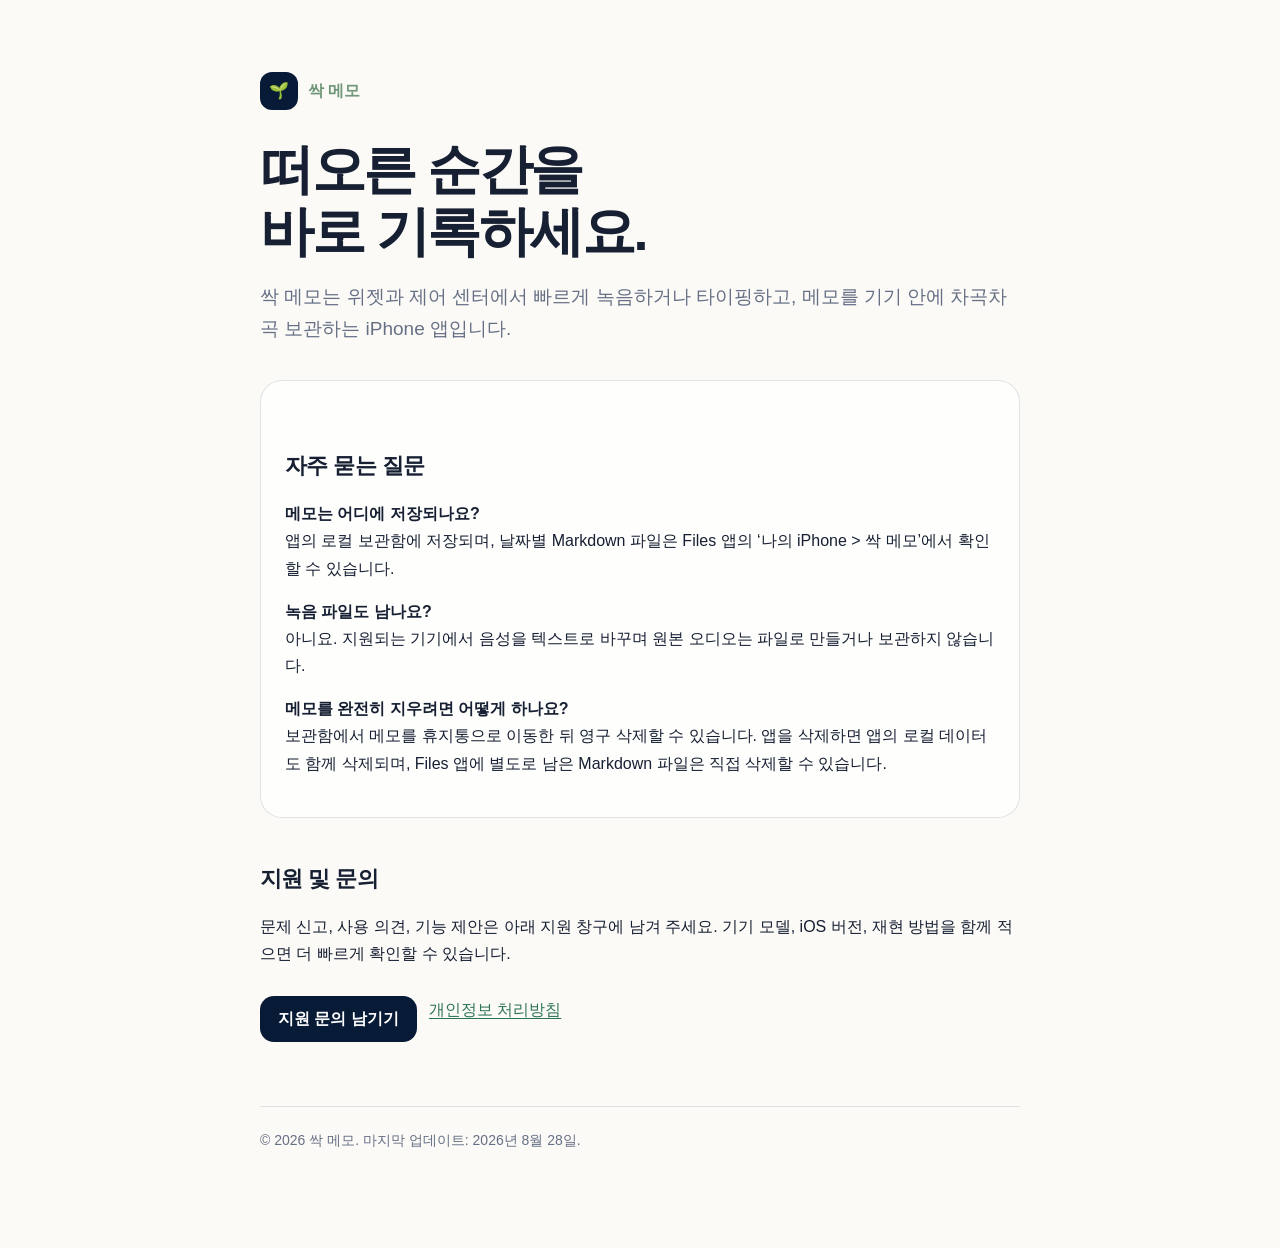
==== index.html @ 5f86f579 "Publish Ssack Memo support and privacy pages" ====
<!doctype html>
<html lang="ko">
<head>
  <meta charset="utf-8">
  <meta name="viewport" content="width=device-width, initial-scale=1">
  <meta name="description" content="싹 메모 지원 및 도움말">
  <title>싹 메모 · 지원</title>
  <link rel="stylesheet" href="./styles.css">
</head>
<body>
  <main>
    <div class="brand"><span class="mark" aria-hidden="true">🌱</span> 싹 메모</div>
    <h1>떠오른 순간을<br>바로 기록하세요.</h1>
    <p class="lead">싹 메모는 위젯과 제어 센터에서 빠르게 녹음하거나 타이핑하고, 메모를 기기 안에 차곡차곡 보관하는 iPhone 앱입니다.</p>

    <div class="card">
      <h2>자주 묻는 질문</h2>
      <p><strong>메모는 어디에 저장되나요?</strong><br>앱의 로컬 보관함에 저장되며, 날짜별 Markdown 파일은 Files 앱의 ‘나의 iPhone &gt; 싹 메모’에서 확인할 수 있습니다.</p>
      <p><strong>녹음 파일도 남나요?</strong><br>아니요. 지원되는 기기에서 음성을 텍스트로 바꾸며 원본 오디오는 파일로 만들거나 보관하지 않습니다.</p>
      <p><strong>메모를 완전히 지우려면 어떻게 하나요?</strong><br>보관함에서 메모를 휴지통으로 이동한 뒤 영구 삭제할 수 있습니다. 앱을 삭제하면 앱의 로컬 데이터도 함께 삭제되며, Files 앱에 별도로 남은 Markdown 파일은 직접 삭제할 수 있습니다.</p>
    </div>

    <h2>지원 및 문의</h2>
    <p>문제 신고, 사용 의견, 기능 제안은 아래 지원 창구에 남겨 주세요. 기기 모델, iOS 버전, 재현 방법을 함께 적으면 더 빠르게 확인할 수 있습니다.</p>
    <div class="actions">
      <a class="button" href="https://github.com/hiorio/ssak-memo-support/issues/new/choose">지원 문의 남기기</a>
      <a href="./privacy/">개인정보 처리방침</a>
    </div>

    <footer>© 2026 싹 메모. 마지막 업데이트: 2026년 8월 28일.</footer>
  </main>
</body>
</html>
---- styles.css ----
:root {
  color-scheme: light dark;
  --navy: #071a36;
  --ivory: #fff7e8;
  --sage: #6f9778;
  --coral: #ef6a54;
  --ink: #172033;
  --muted: #667085;
  --line: rgba(23, 32, 51, 0.12);
}

* { box-sizing: border-box; }

body {
  margin: 0;
  font-family: -apple-system, BlinkMacSystemFont, "Apple SD Gothic Neo", "Noto Sans KR", sans-serif;
  background: #fbfaf7;
  color: var(--ink);
  line-height: 1.7;
}

main {
  width: min(760px, calc(100% - 40px));
  margin: 0 auto;
  padding: 72px 0 96px;
}

.brand {
  display: inline-flex;
  align-items: center;
  gap: 10px;
  color: var(--sage);
  font-weight: 750;
}

.mark {
  display: grid;
  width: 38px;
  height: 38px;
  place-items: center;
  border-radius: 12px;
  background: var(--navy);
  color: var(--ivory);
}

h1 {
  margin: 28px 0 12px;
  font-size: clamp(34px, 7vw, 54px);
  line-height: 1.15;
  letter-spacing: -0.045em;
}

h2 {
  margin: 42px 0 12px;
  font-size: 22px;
  letter-spacing: -0.025em;
}

p, li { font-size: 16px; }
.lead { color: var(--muted); font-size: 19px; }
.muted { color: var(--muted); }

.card {
  margin-top: 34px;
  padding: 24px;
  border: 1px solid var(--line);
  border-radius: 22px;
  background: rgba(255, 255, 255, 0.7);
}

a { color: #2d7357; text-underline-offset: 3px; }

.actions {
  display: flex;
  flex-wrap: wrap;
  gap: 12px;
  margin-top: 28px;
}

.button {
  display: inline-flex;
  align-items: center;
  min-height: 46px;
  padding: 0 18px;
  border-radius: 14px;
  background: var(--navy);
  color: white;
  font-weight: 700;
  text-decoration: none;
}

footer {
  margin-top: 64px;
  padding-top: 22px;
  border-top: 1px solid var(--line);
  color: var(--muted);
  font-size: 14px;
}

@media (prefers-color-scheme: dark) {
  body { background: #081325; color: #f5f1e8; }
  .lead, .muted, footer { color: #aab4c5; }
  .card { background: rgba(255, 255, 255, 0.05); border-color: rgba(255, 255, 255, 0.12); }
  a { color: #96c7a1; }
  .button { background: var(--ivory); color: var(--navy); }
}
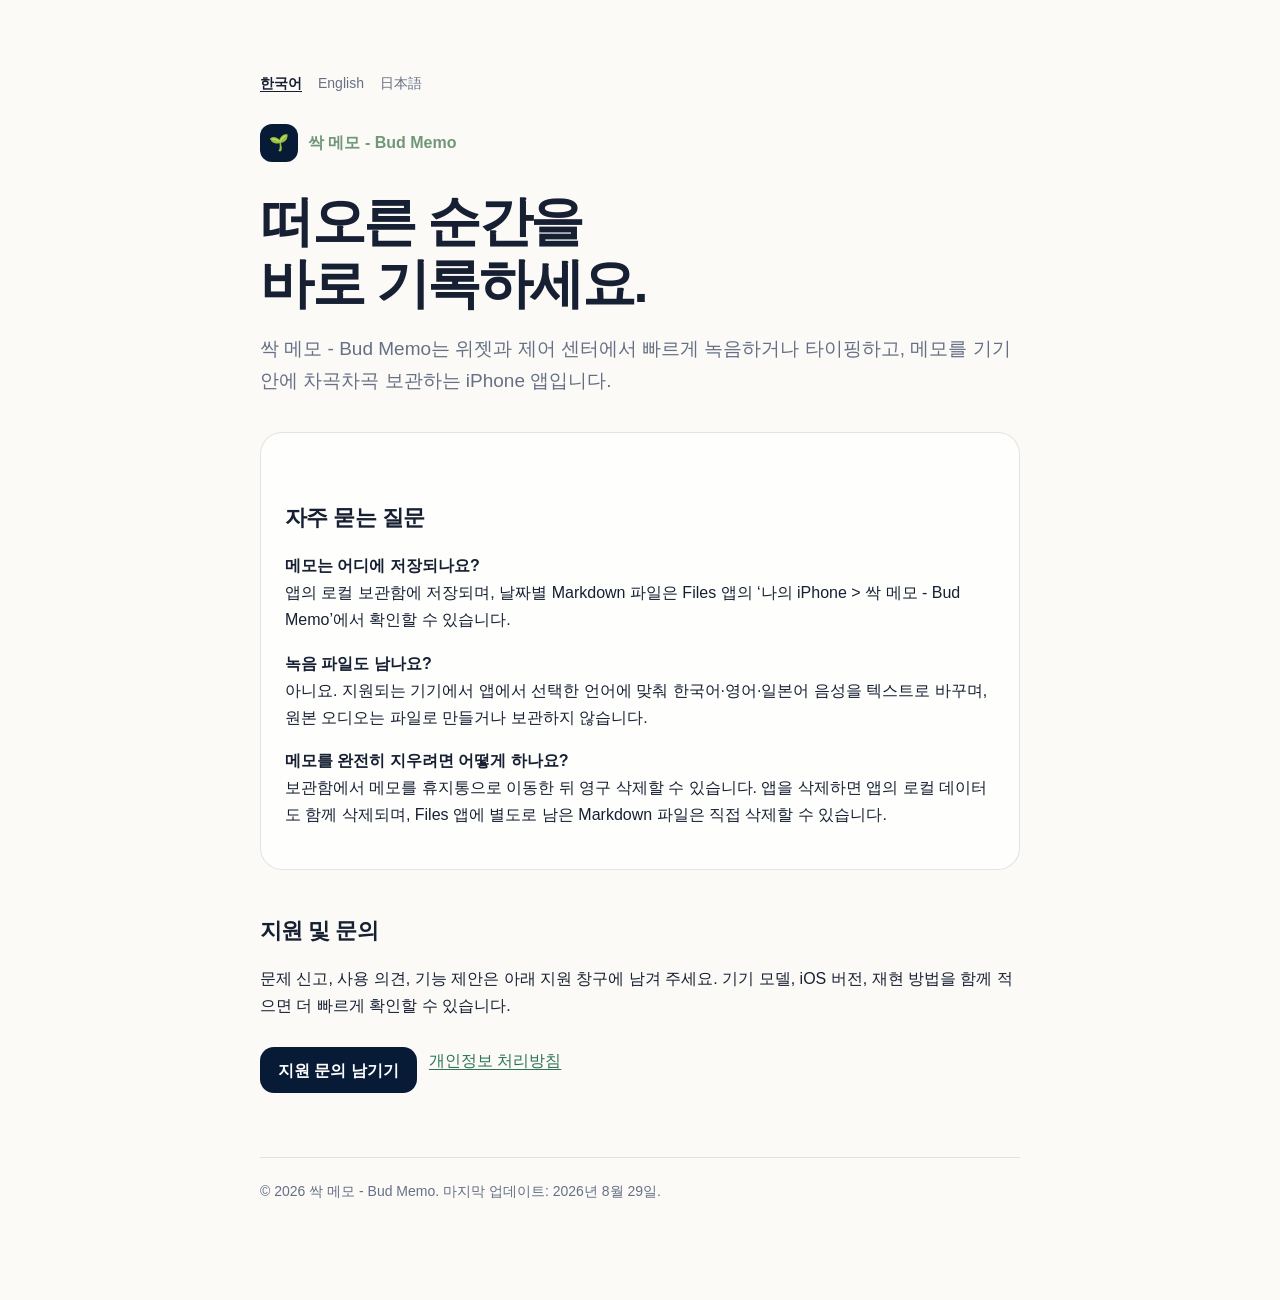
==== commit 7ed2f6ba: "Localize support pages and update Bud Memo branding" ====
--- a/index.html
+++ b/index.html
@@ -3,20 +3,30 @@
 <head>
   <meta charset="utf-8">
   <meta name="viewport" content="width=device-width, initial-scale=1">
-  <meta name="description" content="싹 메모 지원 및 도움말">
-  <title>싹 메모 · 지원</title>
+  <meta name="description" content="싹 메모 - Bud Memo 지원 및 도움말">
+  <title>싹 메모 - Bud Memo · 지원</title>
+  <link rel="canonical" href="https://hiorio.github.io/ssak-memo-support/">
+  <link rel="alternate" hreflang="ko" href="https://hiorio.github.io/ssak-memo-support/">
+  <link rel="alternate" hreflang="en" href="https://hiorio.github.io/ssak-memo-support/en/">
+  <link rel="alternate" hreflang="ja" href="https://hiorio.github.io/ssak-memo-support/ja/">
+  <link rel="alternate" hreflang="x-default" href="https://hiorio.github.io/ssak-memo-support/">
   <link rel="stylesheet" href="./styles.css">
 </head>
 <body>
   <main>
-    <div class="brand"><span class="mark" aria-hidden="true">🌱</span> 싹 메모</div>
+    <nav class="language-switcher" aria-label="언어 선택">
+      <a href="./" lang="ko" aria-current="page">한국어</a>
+      <a href="./en/" lang="en">English</a>
+      <a href="./ja/" lang="ja">日本語</a>
+    </nav>
+    <div class="brand"><span class="mark" aria-hidden="true">🌱</span> 싹 메모 - Bud Memo</div>
     <h1>떠오른 순간을<br>바로 기록하세요.</h1>
-    <p class="lead">싹 메모는 위젯과 제어 센터에서 빠르게 녹음하거나 타이핑하고, 메모를 기기 안에 차곡차곡 보관하는 iPhone 앱입니다.</p>
+    <p class="lead">싹 메모 - Bud Memo는 위젯과 제어 센터에서 빠르게 녹음하거나 타이핑하고, 메모를 기기 안에 차곡차곡 보관하는 iPhone 앱입니다.</p>
 
     <div class="card">
       <h2>자주 묻는 질문</h2>
-      <p><strong>메모는 어디에 저장되나요?</strong><br>앱의 로컬 보관함에 저장되며, 날짜별 Markdown 파일은 Files 앱의 ‘나의 iPhone &gt; 싹 메모’에서 확인할 수 있습니다.</p>
-      <p><strong>녹음 파일도 남나요?</strong><br>아니요. 지원되는 기기에서 음성을 텍스트로 바꾸며 원본 오디오는 파일로 만들거나 보관하지 않습니다.</p>
+      <p><strong>메모는 어디에 저장되나요?</strong><br>앱의 로컬 보관함에 저장되며, 날짜별 Markdown 파일은 Files 앱의 ‘나의 iPhone &gt; 싹 메모 - Bud Memo’에서 확인할 수 있습니다.</p>
+      <p><strong>녹음 파일도 남나요?</strong><br>아니요. 지원되는 기기에서 앱에서 선택한 언어에 맞춰 한국어·영어·일본어 음성을 텍스트로 바꾸며, 원본 오디오는 파일로 만들거나 보관하지 않습니다.</p>
       <p><strong>메모를 완전히 지우려면 어떻게 하나요?</strong><br>보관함에서 메모를 휴지통으로 이동한 뒤 영구 삭제할 수 있습니다. 앱을 삭제하면 앱의 로컬 데이터도 함께 삭제되며, Files 앱에 별도로 남은 Markdown 파일은 직접 삭제할 수 있습니다.</p>
     </div>
 
@@ -27,7 +37,7 @@
       <a href="./privacy/">개인정보 처리방침</a>
     </div>
 
-    <footer>© 2026 싹 메모. 마지막 업데이트: 2026년 8월 28일.</footer>
+    <footer>© 2026 싹 메모 - Bud Memo. 마지막 업데이트: 2026년 8월 29일.</footer>
   </main>
 </body>
 </html>
--- a/styles.css
+++ b/styles.css
@@ -23,6 +23,25 @@
   width: min(760px, calc(100% - 40px));
   margin: 0 auto;
   padding: 72px 0 96px;
+}
+
+.language-switcher {
+  display: flex;
+  flex-wrap: wrap;
+  gap: 8px 16px;
+  margin-bottom: 28px;
+  font-size: 14px;
+}
+
+.language-switcher a {
+  color: var(--muted);
+  text-decoration: none;
+}
+
+.language-switcher a[aria-current="page"] {
+  color: var(--ink);
+  font-weight: 750;
+  text-decoration: underline;
 }
 
 .brand {
@@ -103,4 +122,5 @@
   .card { background: rgba(255, 255, 255, 0.05); border-color: rgba(255, 255, 255, 0.12); }
   a { color: #96c7a1; }
   .button { background: var(--ivory); color: var(--navy); }
+  .language-switcher a[aria-current="page"] { color: #f5f1e8; }
 }
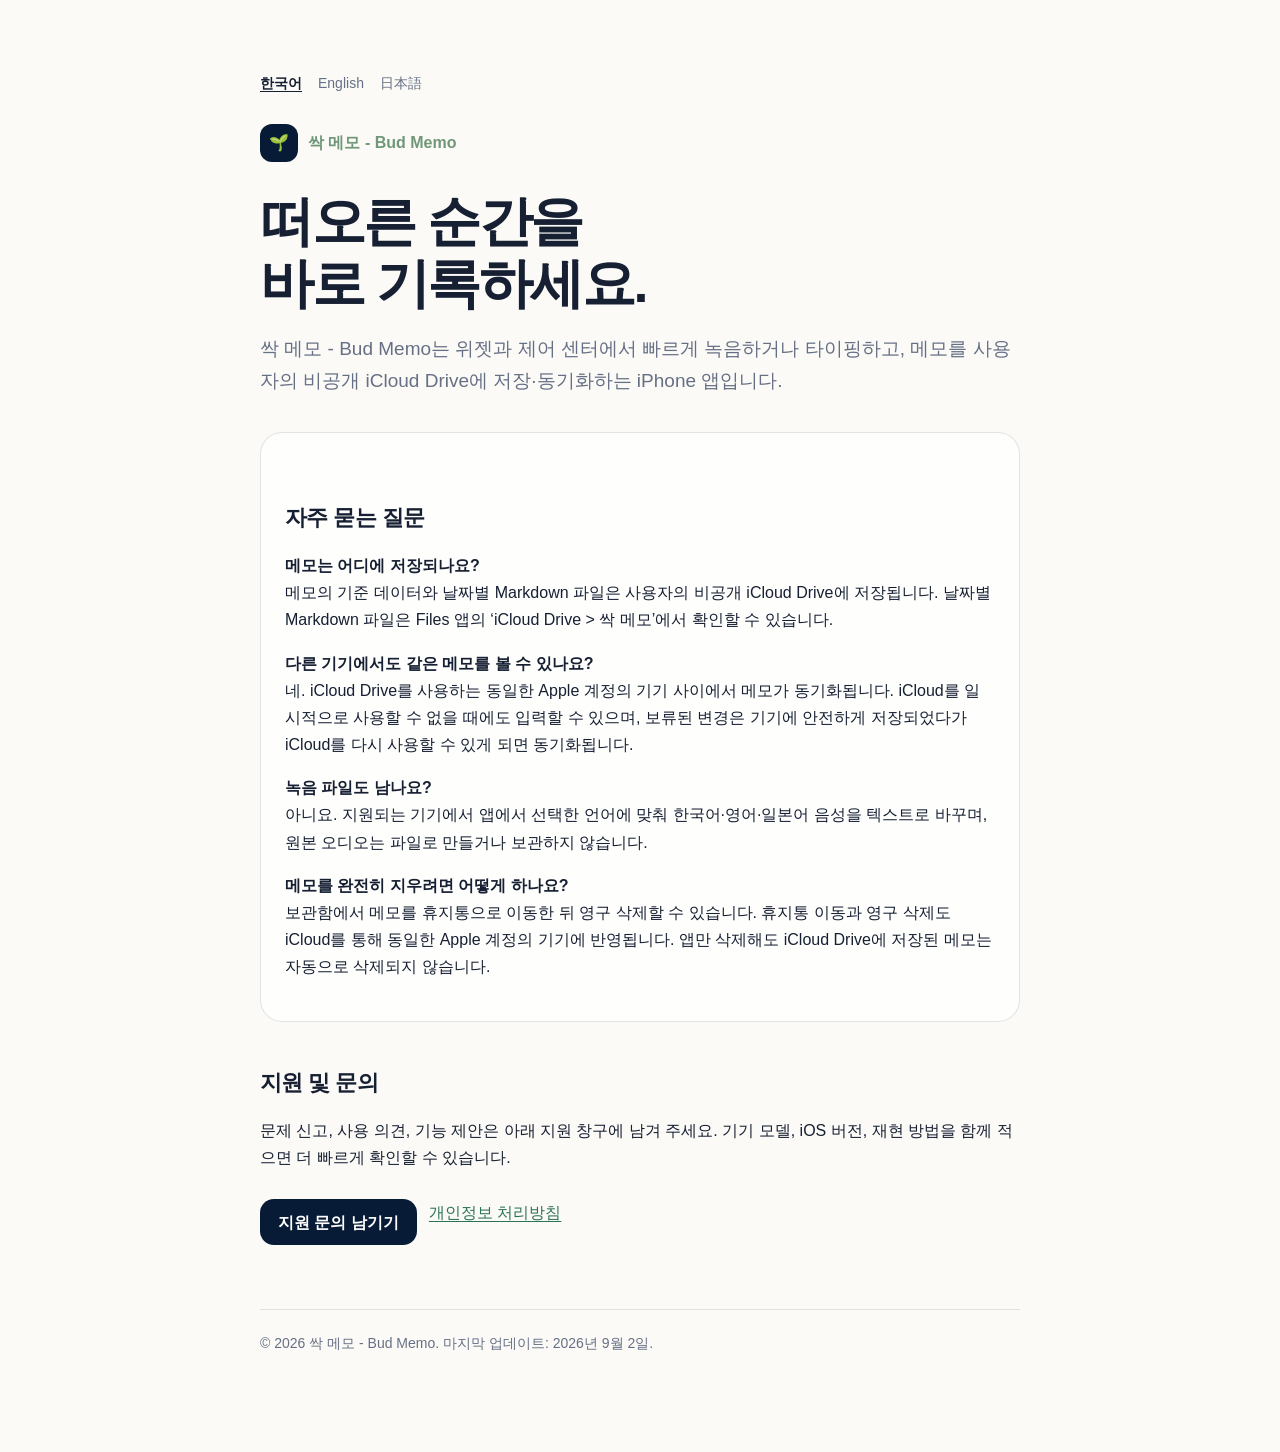
==== commit bb53efcf: "Update support and privacy pages for iCloud sync" ====
--- a/index.html
+++ b/index.html
@@ -21,13 +21,14 @@
     </nav>
     <div class="brand"><span class="mark" aria-hidden="true">🌱</span> 싹 메모 - Bud Memo</div>
     <h1>떠오른 순간을<br>바로 기록하세요.</h1>
-    <p class="lead">싹 메모 - Bud Memo는 위젯과 제어 센터에서 빠르게 녹음하거나 타이핑하고, 메모를 기기 안에 차곡차곡 보관하는 iPhone 앱입니다.</p>
+    <p class="lead">싹 메모 - Bud Memo는 위젯과 제어 센터에서 빠르게 녹음하거나 타이핑하고, 메모를 사용자의 비공개 iCloud Drive에 저장·동기화하는 iPhone 앱입니다.</p>
 
     <div class="card">
       <h2>자주 묻는 질문</h2>
-      <p><strong>메모는 어디에 저장되나요?</strong><br>앱의 로컬 보관함에 저장되며, 날짜별 Markdown 파일은 Files 앱의 ‘나의 iPhone &gt; 싹 메모 - Bud Memo’에서 확인할 수 있습니다.</p>
+      <p><strong>메모는 어디에 저장되나요?</strong><br>메모의 기준 데이터와 날짜별 Markdown 파일은 사용자의 비공개 iCloud Drive에 저장됩니다. 날짜별 Markdown 파일은 Files 앱의 ‘iCloud Drive &gt; 싹 메모’에서 확인할 수 있습니다.</p>
+      <p><strong>다른 기기에서도 같은 메모를 볼 수 있나요?</strong><br>네. iCloud Drive를 사용하는 동일한 Apple 계정의 기기 사이에서 메모가 동기화됩니다. iCloud를 일시적으로 사용할 수 없을 때에도 입력할 수 있으며, 보류된 변경은 기기에 안전하게 저장되었다가 iCloud를 다시 사용할 수 있게 되면 동기화됩니다.</p>
       <p><strong>녹음 파일도 남나요?</strong><br>아니요. 지원되는 기기에서 앱에서 선택한 언어에 맞춰 한국어·영어·일본어 음성을 텍스트로 바꾸며, 원본 오디오는 파일로 만들거나 보관하지 않습니다.</p>
-      <p><strong>메모를 완전히 지우려면 어떻게 하나요?</strong><br>보관함에서 메모를 휴지통으로 이동한 뒤 영구 삭제할 수 있습니다. 앱을 삭제하면 앱의 로컬 데이터도 함께 삭제되며, Files 앱에 별도로 남은 Markdown 파일은 직접 삭제할 수 있습니다.</p>
+      <p><strong>메모를 완전히 지우려면 어떻게 하나요?</strong><br>보관함에서 메모를 휴지통으로 이동한 뒤 영구 삭제할 수 있습니다. 휴지통 이동과 영구 삭제도 iCloud를 통해 동일한 Apple 계정의 기기에 반영됩니다. 앱만 삭제해도 iCloud Drive에 저장된 메모는 자동으로 삭제되지 않습니다.</p>
     </div>
 
     <h2>지원 및 문의</h2>
@@ -37,7 +38,7 @@
       <a href="./privacy/">개인정보 처리방침</a>
     </div>
 
-    <footer>© 2026 싹 메모 - Bud Memo. 마지막 업데이트: 2026년 8월 29일.</footer>
+    <footer>© 2026 싹 메모 - Bud Memo. 마지막 업데이트: 2026년 9월 2일.</footer>
   </main>
 </body>
 </html>
